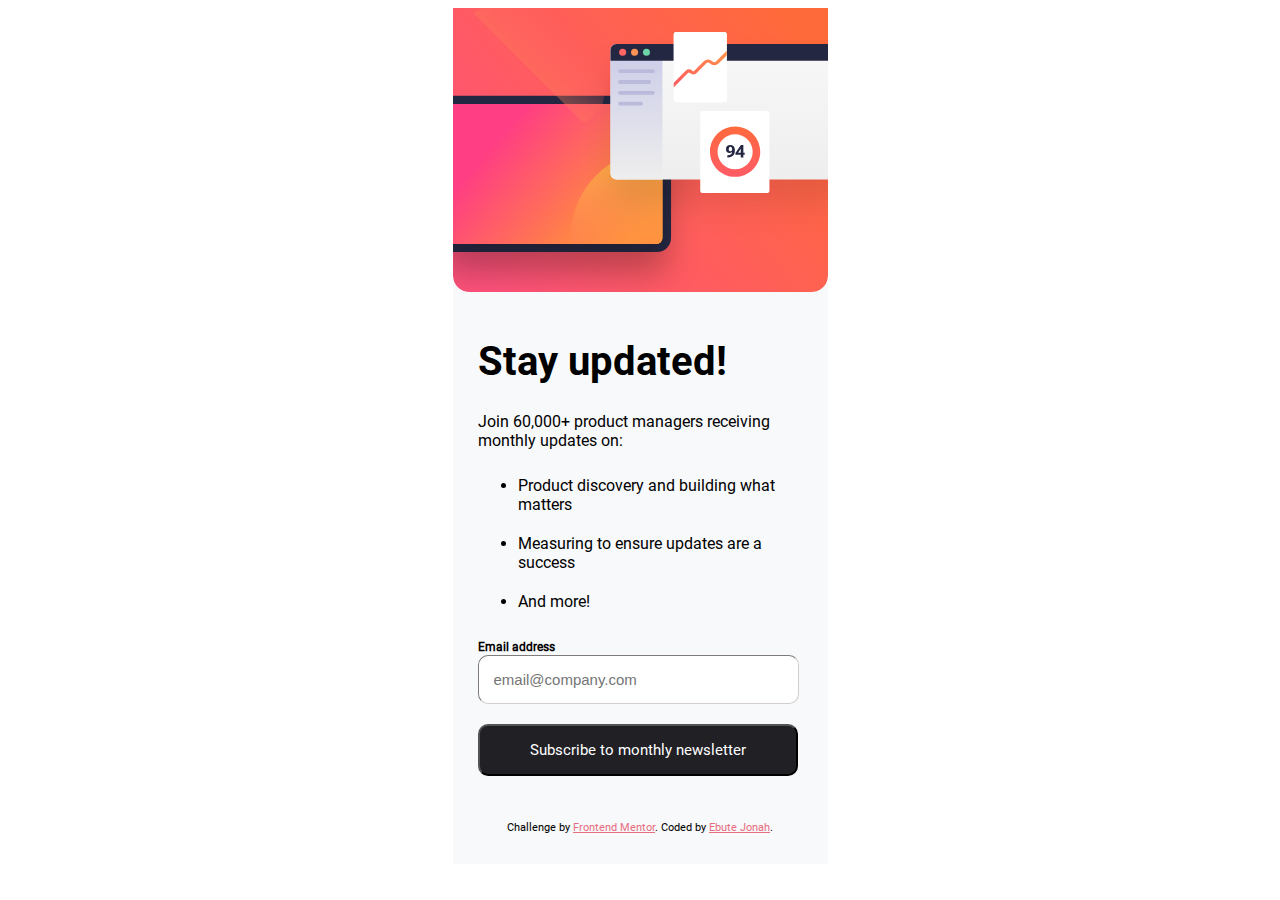
==== index.html @ 37fa56db "first commit" ====
<!DOCTYPE html>
<html lang="en">
<head>
  <meta charset="UTF-8">
  <meta name="viewport" content="width=device-width, initial-scale=1.0">
  <link rel="icon" type="image/png" sizes="32x32" href="./assets/images/favicon-32x32.png">
  <link rel="stylesheet" href="index.css">
  <title>Frontend Mentor | Ebute Jonah</title>
</head>

<body>
  <div class="phone-signup">
    <img src="assets/images/illustration-sign-up-mobile.svg" alt="bg-image">
    <div class="phone-text">
      <h1>Stay updated!</h1>
      <p>Join 60,000+ product managers receiving monthly updates on:</p>
      <ul>
        <li>Product discovery and building what matters</li>
        <li>Measuring to ensure updates are a success</li>
        <li>And more!</li>
      </ul>
      <label for="form">Email address</label>
      <form action="" id="form">
        <input type="text" placeholder="email@company.com">
        <button>Subscribe to monthly newsletter</button>
      </form>
    </div>
    <div class="attribution">
      Challenge by <a href="https://www.frontendmentor.io?ref=challenge" target="_blank">Frontend Mentor</a>. 
      Coded by <a href="#">Ebute Jonah</a>.
    </div>
  </div>  
</body>

</html>
---- index.css ----
@font-face {
    font-family: 'Roboto-Bold';
    src: url(assets/fonts/Roboto-Bold.ttf)
}

@font-face {
    font-family: 'Roboto-Regular';
    src: url(assets/fonts/Roboto-Regular.ttf);
}
h1{
    font-family: 'Roboto-Bold';
    font-size: 40px;
}

p, li, button, label, form{
    font-family: 'Roboto-Regular';
}
label{
    font-size: 12px;
    font-weight: 600;
}
li{
    padding: 10px 0px;
}
.attribution { 
    font-size: 11px; 
    text-align: center; 
    font-family: 'Roboto-Regular';
    padding: 30px 0px;
}

.attribution a {
    color: rgb(231, 109, 129); 
    font-family: 'Roboto-Regular';
}

.phone-signup{
    max-width:375px;
    justify-content: center;
    margin: 0 auto; 
    background-color: rgb(248, 249, 250);
}

.phone-text{
    padding: 15px 25px;
}

#form{
    width:375px;
}

#form input{
    padding-top:15px;
    padding-bottom: 15px;
    padding-right:105px;
    padding-left:15px;
    font-size:15px;
    border-radius: 10px;
    border-width: 1px;
    border-color:rgb(211, 205, 205);
    margin-bottom: 20px;
}

#form button{
    border-radius: 10px;
    padding:15px 50px;
    font-size:15px;
    color:white;
    background-color:rgb(32, 32, 37);
    cursor: pointer;
}
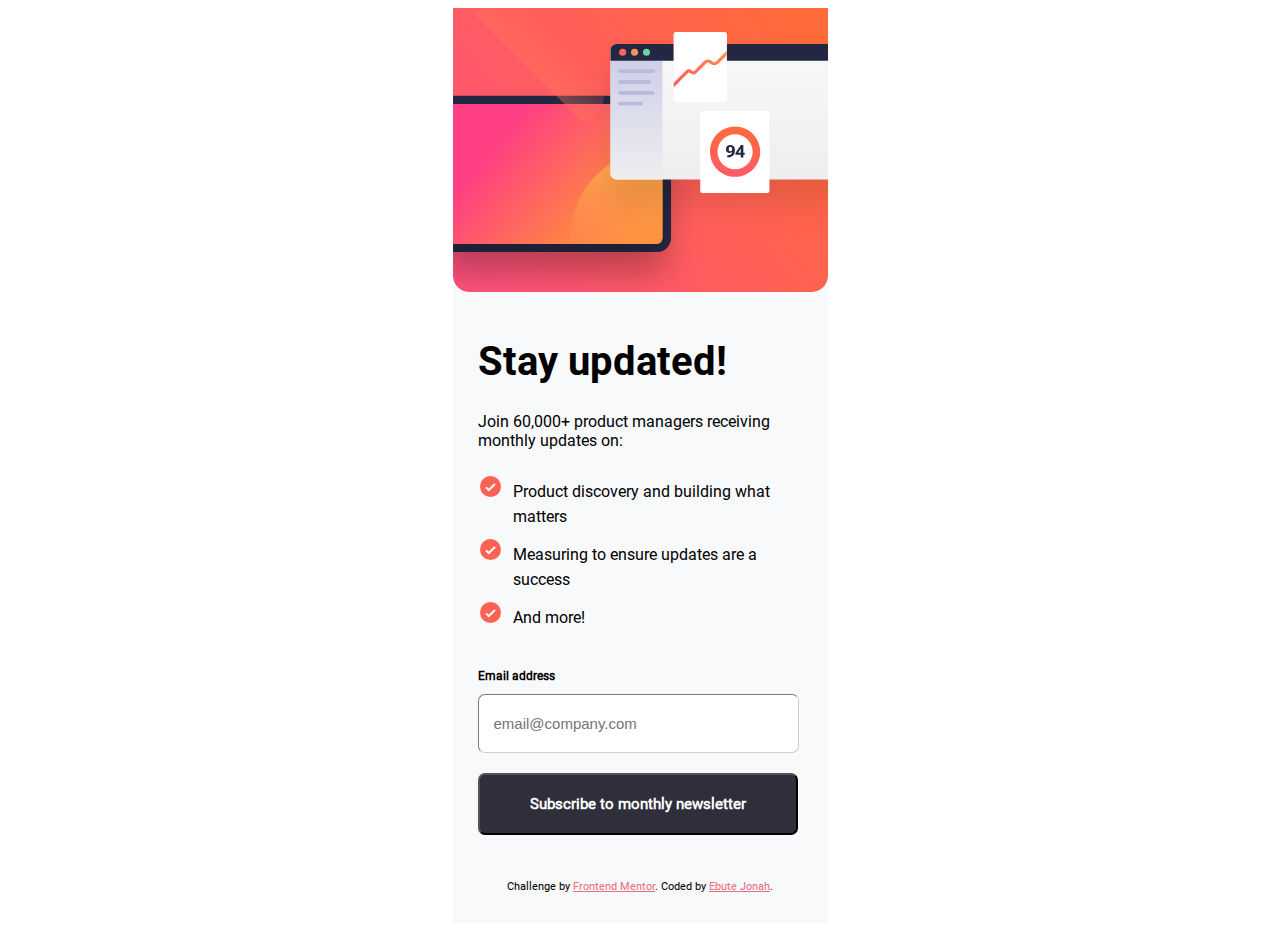
==== commit f46d2ced: "second commit" ====
--- a/index.html
+++ b/index.html
@@ -5,6 +5,7 @@
   <meta name="viewport" content="width=device-width, initial-scale=1.0">
   <link rel="icon" type="image/png" sizes="32x32" href="./assets/images/favicon-32x32.png">
   <link rel="stylesheet" href="index.css">
+  <link rel="stylesheet" href="https://cdnjs.cloudflare.com/ajax/libs/font-awesome/6.2.0/css/all.min.css">
   <title>Frontend Mentor | Ebute Jonah</title>
 </head>
 
@@ -27,7 +28,7 @@
     </div>
     <div class="attribution">
       Challenge by <a href="https://www.frontendmentor.io?ref=challenge" target="_blank">Frontend Mentor</a>. 
-      Coded by <a href="#">Ebute Jonah</a>.
+      Coded by <a href="https://www.jonahebute.com" target="_blank">Ebute Jonah</a>.
     </div>
   </div>  
 </body>
--- a/index.css
+++ b/index.css
@@ -19,8 +19,17 @@
     font-size: 12px;
     font-weight: 600;
 }
-li{
-    padding: 10px 0px;
+
+ul {
+    list-style-image: url('assets/images/icon-list.svg');
+    margin-left:-10px;
+    padding-bottom:20px;
+  }
+
+ul li{
+    padding:10px 5px 0px;
+    line-height: 25px;
+ 
 }
 .attribution { 
     font-size: 11px; 
@@ -47,25 +56,27 @@
 
 #form{
     width:375px;
+    padding-top:10px;
 }
 
 #form input{
-    padding-top:15px;
-    padding-bottom: 15px;
+    padding-top:20px;
+    padding-bottom: 20px;
     padding-right:105px;
     padding-left:15px;
     font-size:15px;
-    border-radius: 10px;
+    border-radius: 7px;
     border-width: 1px;
     border-color:rgb(211, 205, 205);
     margin-bottom: 20px;
 }
 
 #form button{
-    border-radius: 10px;
-    padding:15px 50px;
+    border-radius: 7px;
+    padding:20px 50px;
     font-size:15px;
+    font-weight: 600;
     color:white;
-    background-color:rgb(32, 32, 37);
+    background-color:rgb(47, 47, 59);
     cursor: pointer;
 }